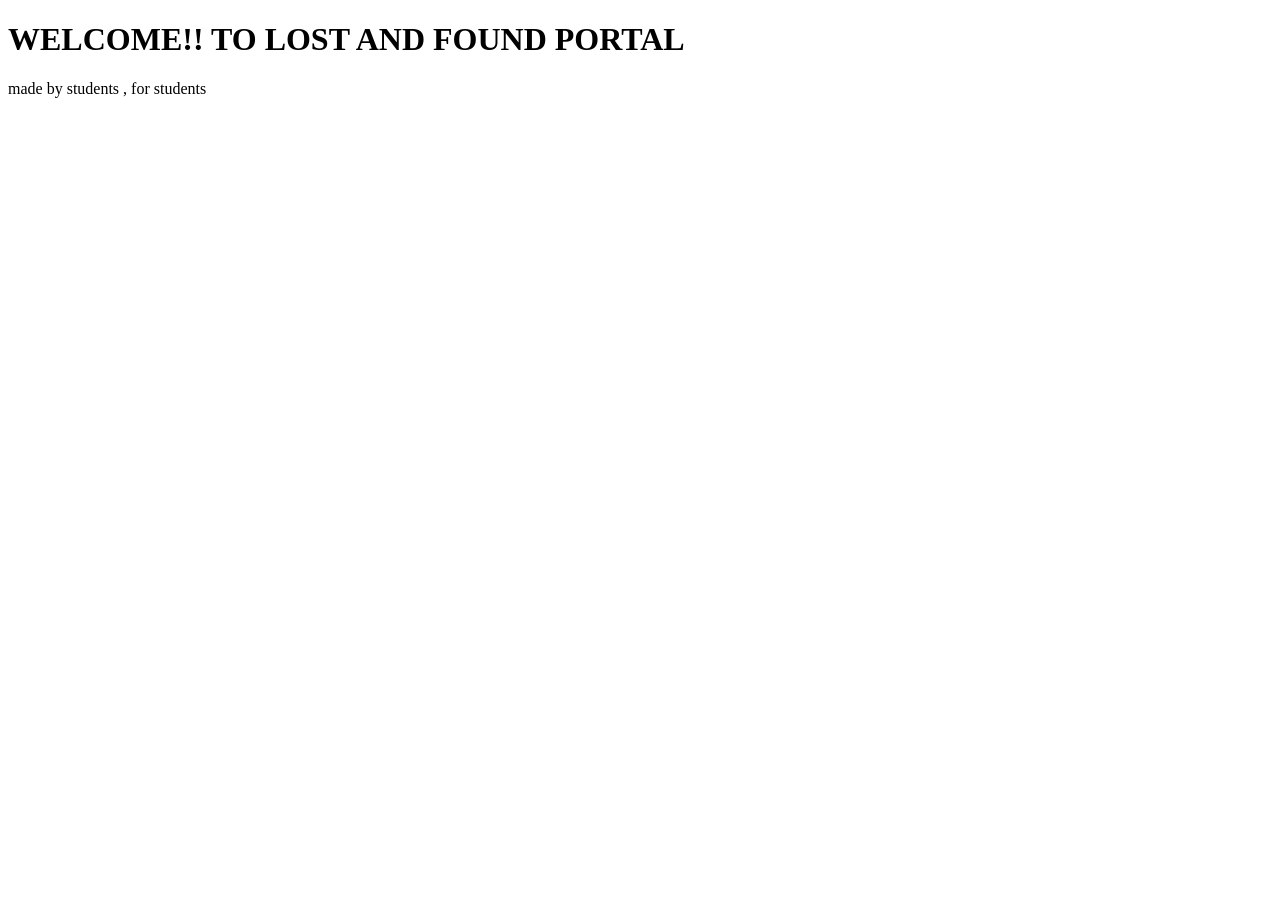
==== index.html @ c5716b2b "LOST & FOUND portal" ====
<!DOCTYPE html>
<html lang="en">
<head>
    <meta charset="UTF-8">
    <meta name="viewport" content="width=device-width, initial-scale=1.0">
    <title>LOST & FOUND PORTAL</title>
</head>
<body>
    <h1>WELCOME!! TO LOST AND FOUND PORTAL</h1>
    <p>made by students , for students</p>
</body>
</html>
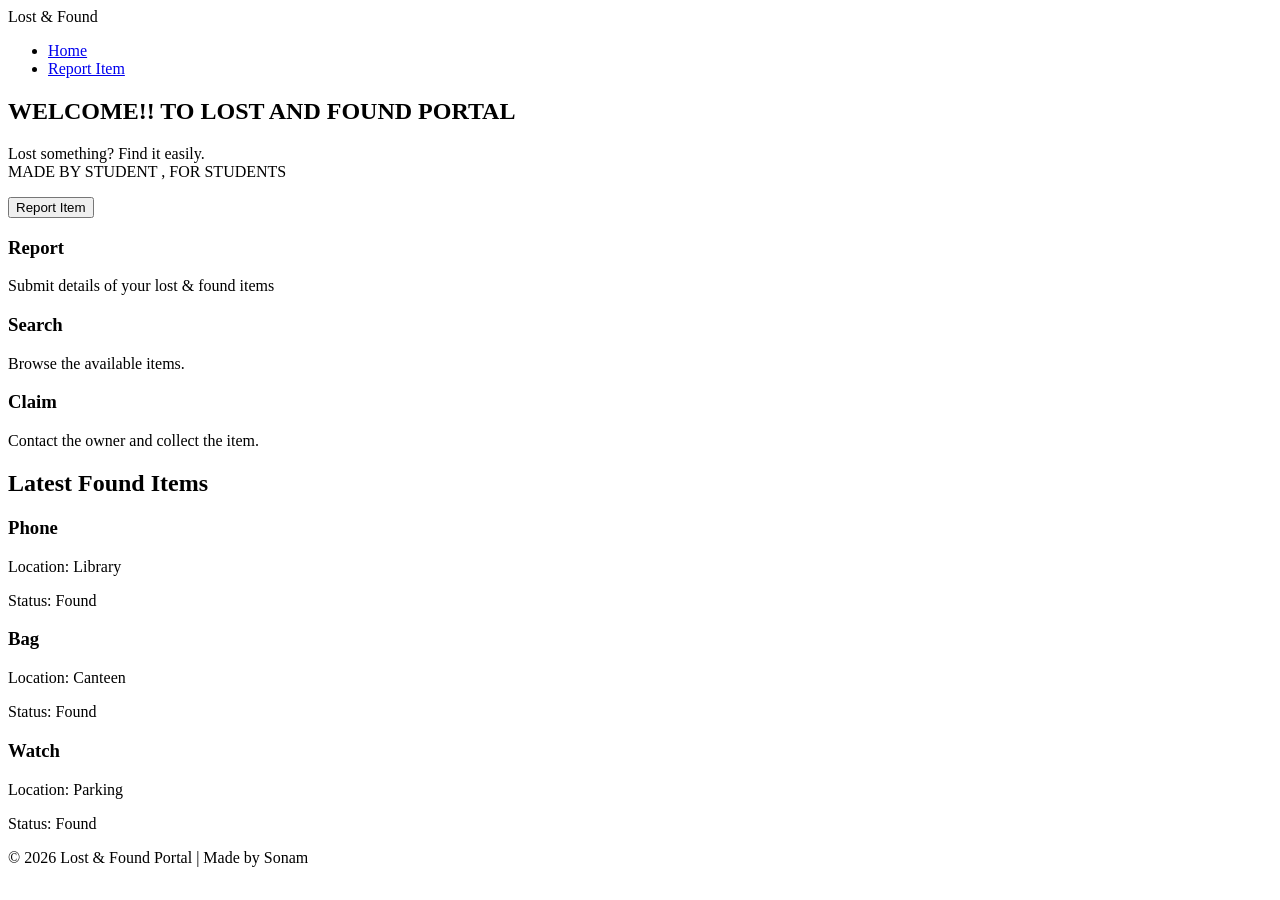
==== commit 01ba4f61: "updated HTML" ====
--- a/index.html
+++ b/index.html
@@ -1,12 +1,86 @@
 <!DOCTYPE html>
 <html lang="en">
+
 <head>
     <meta charset="UTF-8">
     <meta name="viewport" content="width=device-width, initial-scale=1.0">
     <title>LOST & FOUND PORTAL</title>
+    <link 
 </head>
+
 <body>
-    <h1>WELCOME!! TO LOST AND FOUND PORTAL</h1>
-    <p>made by students , for students</p>
+    <nav>
+        <div class="logo">Lost & Found</div>
+
+        <ul class="nav-links">
+            <li><a href="index.html">Home</a></li>
+            <li><a href="report.html">Report Item</a></li>
+        </ul>
+
+    </nav>
+
+
+    <section class="hero">
+        <h1>WELCOME!! TO LOST AND FOUND PORTAL</h1>
+        <p> Lost something?
+            Find it easily.<br>
+            MADE BY STUDENT , FOR STUDENTS
+        </p>
+
+        <a href="report.html">
+            <button>Report Item</button>
+        </a>
+    </section>
+
+    <section class="works">
+        <div>
+
+            <div class="box">
+                <h3>Report</h3>
+                <p>Submit details of your lost & found items</p>
+            </div>
+
+            <div class="box">
+                <h3>Search</h3>
+                <p>Browse the available items.</p>
+            </div>
+
+            <div class="box">
+                <h3>Claim</h3>
+                <p>Contact the owner and collect the item.</p>
+            </div>
+
+        </div>
+    </section>
+
+    <section class="items">
+        <h2>Latest Found Items</h2>
+        <div class="cards">
+
+            <div class="card">
+                <h3>Phone</h3>
+                <p>Location: Library</p>
+                <p>Status: Found</p>
+            </div>
+
+            <div class="card">
+                <h3>Bag</h3>
+                <p>Location: Canteen</p>
+                <p>Status: Found</p>
+            </div>
+
+            <div class="card">
+                <h3>Watch</h3>
+                <p>Location: Parking</p>
+                <p>Status: Found</p>
+            </div>
+
+        </div>
+    </section>
+
+    <footer>
+        <p>© 2026 Lost & Found Portal | Made by Sonam</p>
+    </footer>
+
 </body>
-</html>
+</html>
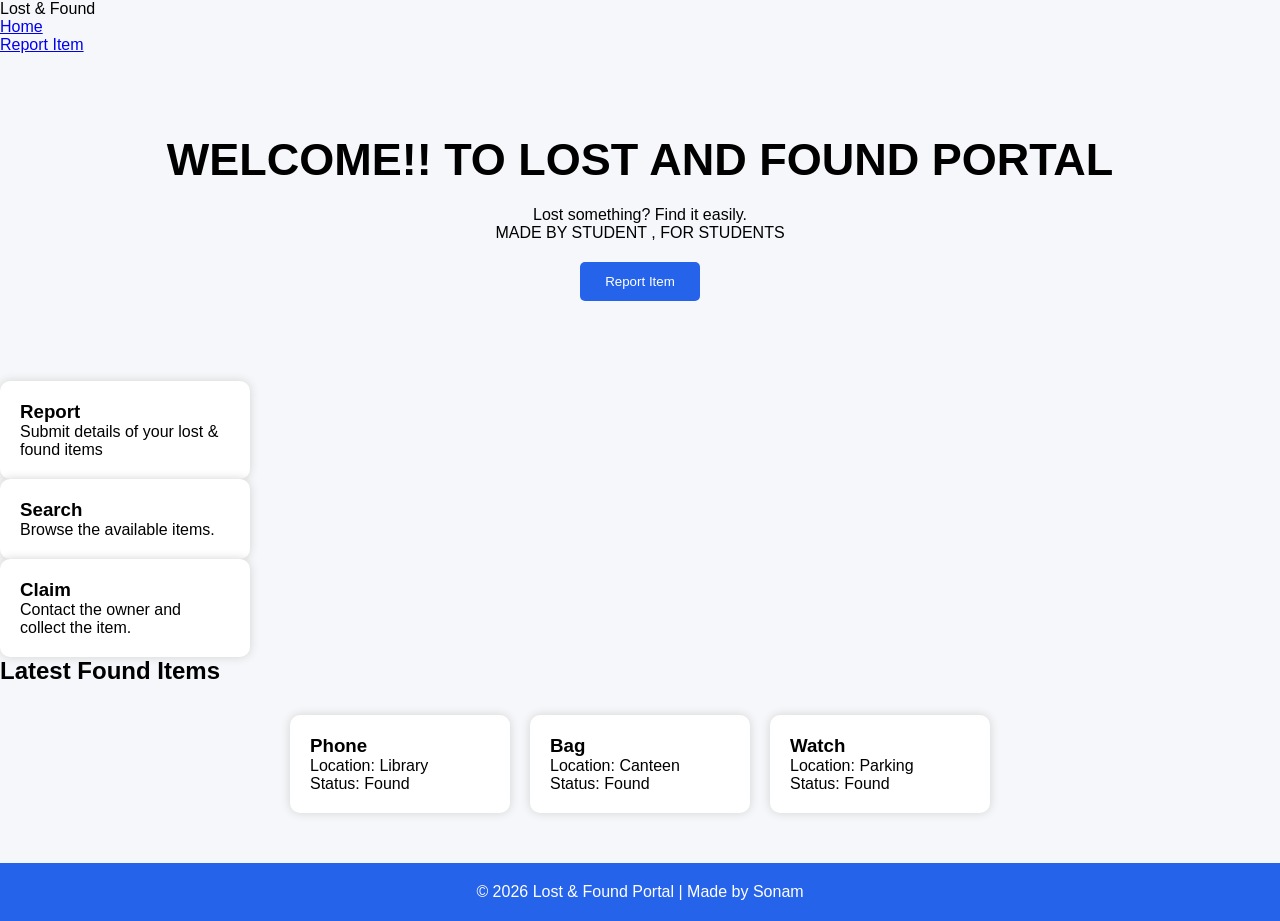
==== commit 3d210e13: "updated all file" ====
--- a/index.html
+++ b/index.html
@@ -5,7 +5,7 @@
     <meta charset="UTF-8">
     <meta name="viewport" content="width=device-width, initial-scale=1.0">
     <title>LOST & FOUND PORTAL</title>
-    <link 
+    <link rel="stylesheet" href="style.css">
 </head>
 
 <body>
--- a/style.css
+++ b/style.css
@@ -0,0 +1,77 @@
+*{
+    margin:0;
+    padding:0;
+    box-sizing:border-box;
+    font-family:Arial,sans-serif;
+}
+
+body{
+    background:#f5f7fa;
+}
+
+
+/* Hero */
+
+.hero{
+    text-align:center;
+    padding:80px 20px;
+}
+
+.hero h1{
+    font-size:45px;
+}
+
+.hero p{
+    margin:20px 0;
+}
+
+.hero button{
+    padding:12px 25px;
+    background:#2563eb;
+    color:white;
+    border:none;
+    border-radius:5px;
+    cursor:pointer;
+}
+
+.hero button:hover{
+    background:#1d4ed8;
+}
+
+.boxes{
+    display:flex;
+    justify-content:center;
+    gap:20px;
+    margin-top:30px;
+}
+
+.box{
+    background:white;
+    padding:20px;
+    width:250px;
+    border-radius:10px;
+    box-shadow:0 0 10px lightgray;
+}
+
+.cards{
+    display:flex;
+    justify-content:center;
+    gap:20px;
+    margin-top:30px;
+}
+
+.card{
+    background:white;
+    padding:20px;
+    width:220px;
+    border-radius:10px;
+    box-shadow:0 0 10px lightgray;
+}
+
+footer{
+    background:#2563eb;
+    color:white;
+    text-align:center;
+    padding:20px;
+    margin-top:50px;
+}
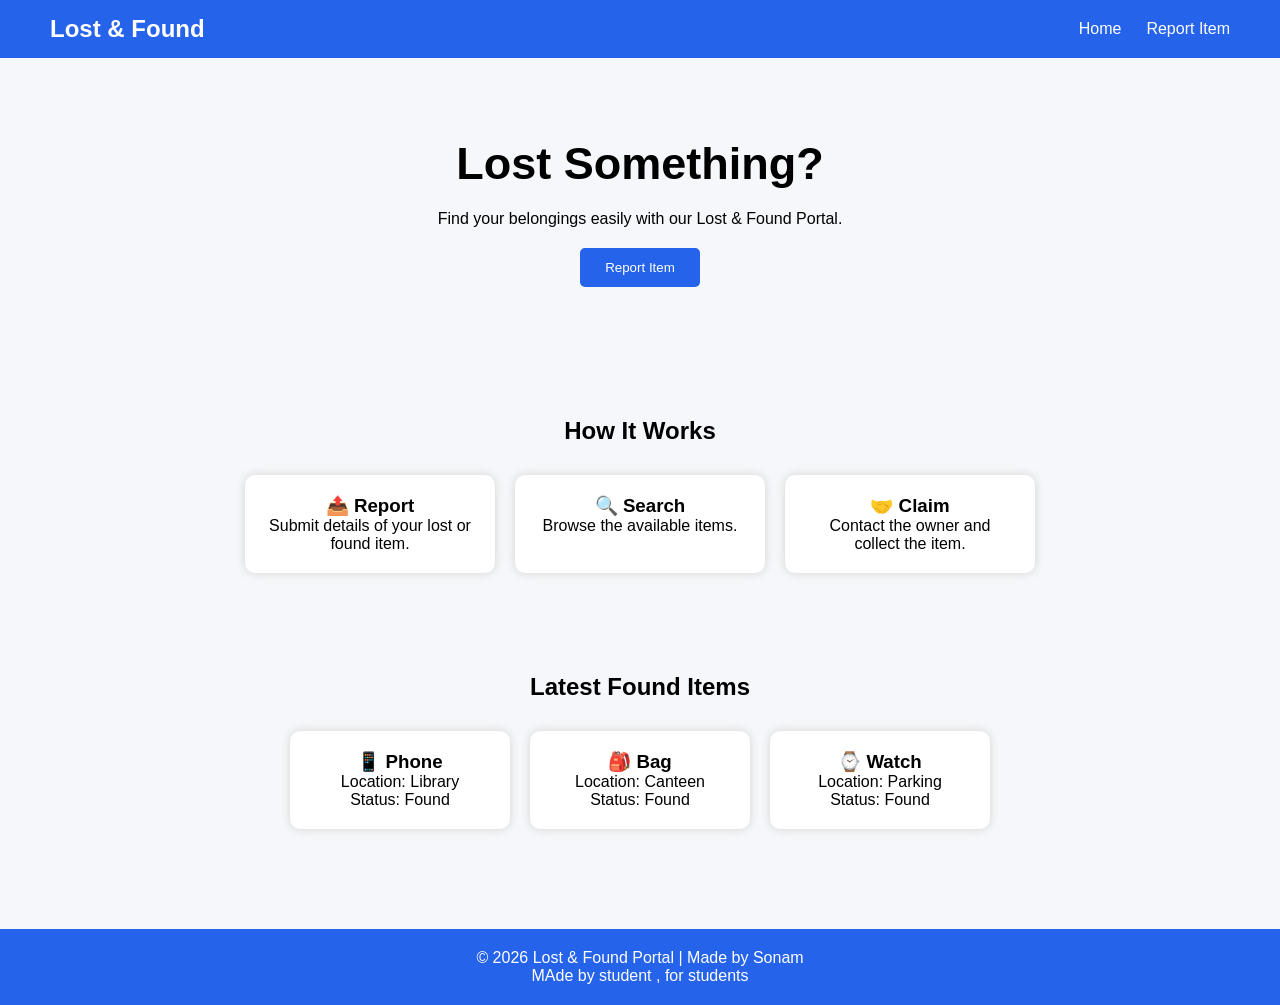
==== commit 9dfa9ba8: "updated html" ====
--- a/index.html
+++ b/index.html
@@ -1,85 +1,98 @@
 <!DOCTYPE html>
 <html lang="en">
-
 <head>
     <meta charset="UTF-8">
     <meta name="viewport" content="width=device-width, initial-scale=1.0">
-    <title>LOST & FOUND PORTAL</title>
+    <title>Lost & Found Portal</title>
+
     <link rel="stylesheet" href="style.css">
 </head>
+<body>
 
-<body>
-    <nav>
-        <div class="logo">Lost & Found</div>
+    <!-- Navbar -->
+    <nav class="navbar">
+        <h2>Lost & Found</h2>
 
-        <ul class="nav-links">
-            <li><a href="index.html">Home</a></li>
+        <ul>
+            <li><a href="#">Home</a></li>
             <li><a href="report.html">Report Item</a></li>
         </ul>
-
     </nav>
 
+    <!-- Hero Section -->
+    <section class="hero">
 
-    <section class="hero">
-        <h1>WELCOME!! TO LOST AND FOUND PORTAL</h1>
-        <p> Lost something?
-            Find it easily.<br>
-            MADE BY STUDENT , FOR STUDENTS
-        </p>
+        <h1>Lost Something?</h1>
+
+        <p>Find your belongings easily with our Lost & Found Portal.</p>
 
         <a href="report.html">
             <button>Report Item</button>
         </a>
+
     </section>
 
+    <!-- How It Works -->
     <section class="works">
-        <div>
+
+        <h2>How It Works</h2>
+
+        <div class="boxes">
 
             <div class="box">
-                <h3>Report</h3>
-                <p>Submit details of your lost & found items</p>
+                <h3>📤 Report</h3>
+                <p>Submit details of your lost or found item.</p>
             </div>
 
             <div class="box">
-                <h3>Search</h3>
+                <h3>🔍 Search</h3>
                 <p>Browse the available items.</p>
             </div>
 
             <div class="box">
-                <h3>Claim</h3>
+                <h3>🤝 Claim</h3>
                 <p>Contact the owner and collect the item.</p>
             </div>
 
         </div>
+
     </section>
 
+    <!-- Latest Items -->
     <section class="items">
+
         <h2>Latest Found Items</h2>
+
         <div class="cards">
 
             <div class="card">
-                <h3>Phone</h3>
+                <h3>📱 Phone</h3>
                 <p>Location: Library</p>
                 <p>Status: Found</p>
             </div>
 
             <div class="card">
-                <h3>Bag</h3>
+                <h3>🎒 Bag</h3>
                 <p>Location: Canteen</p>
                 <p>Status: Found</p>
             </div>
 
             <div class="card">
-                <h3>Watch</h3>
+                <h3>⌚ Watch</h3>
                 <p>Location: Parking</p>
                 <p>Status: Found</p>
             </div>
 
         </div>
+
     </section>
 
+    <!-- Footer -->
     <footer>
+
         <p>© 2026 Lost & Found Portal | Made by Sonam</p>
+        <p>MAde by student , for students</p>
+
     </footer>
 
 </body>
--- a/style.css
+++ b/style.css
@@ -9,6 +9,34 @@
     background:#f5f7fa;
 }
 
+/* Navbar */
+
+.navbar{
+    display:flex;
+    justify-content:space-between;
+    align-items:center;
+    background:#2563eb;
+    color:white;
+    padding:15px 50px;
+}
+
+.navbar ul{
+    display:flex;
+    list-style:none;
+}
+
+.navbar li{
+    margin-left:25px;
+}
+
+.navbar a{
+    color:white;
+    text-decoration:none;
+}
+
+.navbar a:hover{
+    color:yellow;
+}
 
 /* Hero */
 
@@ -38,6 +66,13 @@
     background:#1d4ed8;
 }
 
+/* How It Works */
+
+.works{
+    padding:50px;
+    text-align:center;
+}
+
 .boxes{
     display:flex;
     justify-content:center;
@@ -51,6 +86,13 @@
     width:250px;
     border-radius:10px;
     box-shadow:0 0 10px lightgray;
+}
+
+/* Cards */
+
+.items{
+    padding:50px;
+    text-align:center;
 }
 
 .cards{
@@ -68,6 +110,8 @@
     box-shadow:0 0 10px lightgray;
 }
 
+/* Footer */
+
 footer{
     background:#2563eb;
     color:white;
